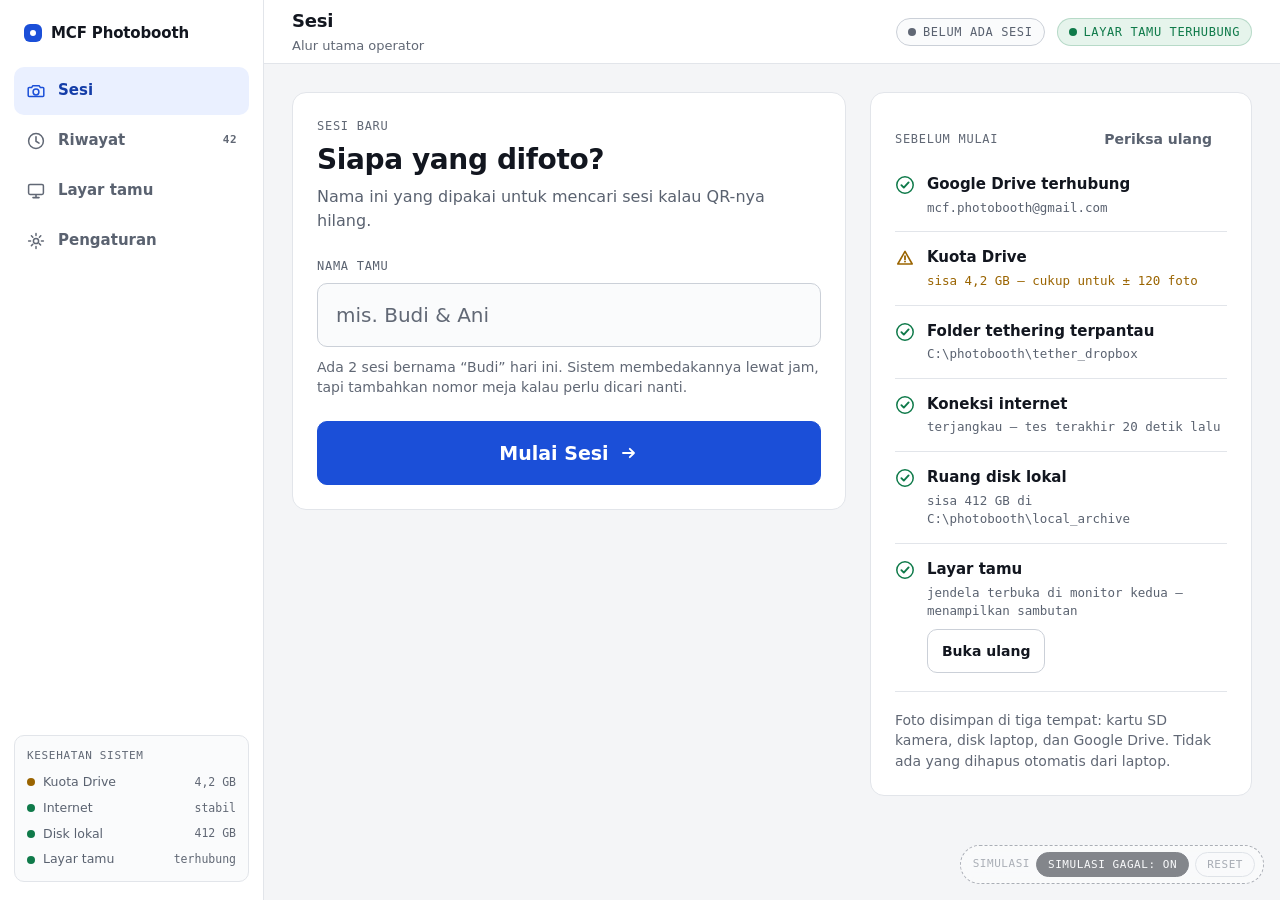
==== prototipe/index.html @ 4445c390 "Initial commit" ====
<!DOCTYPE html>
<html lang="id">
<head>
<meta charset="utf-8">
<meta name="viewport" content="width=device-width, initial-scale=1">
<title>Sesi — MCF Photobooth</title>
<link rel="icon" href="favicon.svg">
<link rel="stylesheet" href="ui.css">
</head>
<body>

<div class="app">

  <aside class="sidebar">
    <div class="brand"><span class="dot-mark"></span> MCF Photobooth</div>
    <nav class="nav" aria-label="Navigasi utama">
        <a href="index.html"><span class="nav-icon"><svg width="20" height="20" viewBox="0 0 20 20" fill="none" aria-hidden="true"><path d="M3.2 6.6h2.4l1.1-1.8h6.6l1.1 1.8h2.4a1 1 0 0 1 1 1v7a1 1 0 0 1-1 1H3.2a1 1 0 0 1-1-1v-7a1 1 0 0 1 1-1Z" stroke="currentColor" stroke-width="1.5" stroke-linejoin="round"/><circle cx="10" cy="11" r="2.9" stroke="currentColor" stroke-width="1.5"/></svg></span>Sesi</a>
        <a href="riwayat.html"><span class="nav-icon"><svg width="20" height="20" viewBox="0 0 20 20" fill="none" aria-hidden="true"><circle cx="10" cy="10" r="7.4" stroke="currentColor" stroke-width="1.5"/><path d="M10 5.8v4.5l3 1.8" stroke="currentColor" stroke-width="1.6" stroke-linecap="round" stroke-linejoin="round"/></svg></span>Riwayat<span class="nav-badge">42</span></a>
        <a href="layar-tamu.html"><span class="nav-icon"><svg width="20" height="20" viewBox="0 0 20 20" fill="none" aria-hidden="true"><rect x="2.6" y="3.4" width="14.8" height="10" rx="1.4" stroke="currentColor" stroke-width="1.5"/><path d="M7 16.6h6" stroke="currentColor" stroke-width="1.6" stroke-linecap="round"/><path d="M10 13.4v3.2" stroke="currentColor" stroke-width="1.6"/></svg></span>Layar tamu</a>
        <a href="pengaturan.html"><span class="nav-icon"><svg width="20" height="20" viewBox="0 0 20 20" fill="none" aria-hidden="true"><circle cx="10" cy="10" r="2.6" stroke="currentColor" stroke-width="1.5"/><path d="M10 2.6v2m0 10.8v2M17.4 10h-2M4.6 10h-2m12.2-5.2-1.4 1.4M6.8 13.2l-1.4 1.4m0-9.8 1.4 1.4m6.4 6.4 1.4 1.4" stroke="currentColor" stroke-width="1.5" stroke-linecap="round"/></svg></span>Pengaturan</a>
    </nav>
    <div class="sidebar-foot">
      <div class="health">
        <span class="health-title">Kesehatan sistem</span>
        <div class="health-row"><span class="dot dot-wait"></span> Kuota Drive <span class="val">4,2 GB</span></div>
        <div class="health-row"><span class="dot dot-ok"></span> Internet <span class="val">stabil</span></div>
        <div class="health-row"><span class="dot dot-ok"></span> Disk lokal <span class="val">412 GB</span></div>
        <div class="health-row"><span class="dot dot-ok"></span> Layar tamu <span class="val">terhubung</span></div>
      </div>
    </div>
  </aside>

  <div class="main">
    <header class="appbar">
      <div>
        <h1 class="page-title">Sesi</h1>
        <p class="page-sub">Alur utama operator</p>
      </div>
      <div class="topbar-spacer"></div>
      <span class="chip chip-idle" data-chip-sesi hidden><span class="dot dot-live"></span> Sesi berjalan</span>
      <span class="chip chip-idle" data-chip-upload><span class="dot dot-idle"></span> Belum ada sesi</span>
      <span class="chip chip-ok"><span class="dot dot-ok"></span> Layar tamu terhubung</span>
    </header>

    <main class="page">
      <div class="wrap" data-sesi data-tahap-aktif="idle">

      <!-- ==================================================== tahap 1: idle -->
      <section data-tahap="idle" class="split">
        <div class="card">
          <span class="section-label">Sesi baru</span>
          <h2 class="h1">Siapa yang difoto?</h2>
          <p class="body muted" style="margin-top:8px">
            Nama ini yang dipakai untuk mencari sesi kalau QR-nya hilang.
          </p>

          <div style="margin-top:24px">
            <label class="field-label" for="inputNama">Nama tamu</label>
            <input class="input" id="inputNama" type="text" placeholder="mis. Budi &amp; Ani" autocomplete="off">
            <p class="small subtle" style="margin-top:10px">
              Ada 2 sesi bernama &ldquo;Budi&rdquo; hari ini. Sistem membedakannya lewat jam,
              tapi tambahkan nomor meja kalau perlu dicari nanti.
            </p>
          </div>

          <button class="btn btn-primary btn-lg btn-block" type="button" id="btnMulai" style="margin-top:24px">
            Mulai Sesi
            <svg width="20" height="20" viewBox="0 0 20 20" fill="none" aria-hidden="true"><path d="M4 10h11m0 0-4.2-4.2M15 10l-4.2 4.2" stroke="currentColor" stroke-width="1.9" stroke-linecap="round" stroke-linejoin="round"/></svg>
          </button>
        </div>

        <div class="card">
          <div class="row-between" style="margin-bottom:4px">
            <span class="section-label" style="margin-bottom:0">Sebelum mulai</span>
            <button class="btn btn-sm btn-quiet" type="button">Periksa ulang</button>
          </div>

          <ul class="check-list" style="margin-top:12px">
            <li>
              <span class="check-icon" style="color:var(--ok)"><svg width="20" height="20" viewBox="0 0 20 20" fill="none" aria-hidden="true"><circle cx="10" cy="10" r="8.2" stroke="currentColor" stroke-width="1.5"/><path d="M6.4 10.2 8.8 12.6l4.8-5.2" stroke="currentColor" stroke-width="1.9" stroke-linecap="round" stroke-linejoin="round"/></svg></span>
              <span class="check-body">
                <span class="check-name">Google Drive terhubung</span>
                <span class="check-value">mcf.photobooth@gmail.com</span>
              </span>
            </li>
            <li>
              <span class="check-icon" style="color:var(--wait)"><svg width="20" height="20" viewBox="0 0 20 20" fill="none" aria-hidden="true"><path d="M10 3.4 2.8 16h14.4L10 3.4Z" stroke="currentColor" stroke-width="1.6" stroke-linejoin="round"/><path d="M10 8.2v3.2" stroke="currentColor" stroke-width="1.8" stroke-linecap="round"/><circle cx="10" cy="13.6" r=".95" fill="currentColor"/></svg></span>
              <span class="check-body">
                <span class="check-name">Kuota Drive</span>
                <span class="check-value is-wait">sisa 4,2 GB &mdash; cukup untuk &plusmn; 120 foto</span>
              </span>
            </li>
            <li>
              <span class="check-icon" style="color:var(--ok)"><svg width="20" height="20" viewBox="0 0 20 20" fill="none" aria-hidden="true"><circle cx="10" cy="10" r="8.2" stroke="currentColor" stroke-width="1.5"/><path d="M6.4 10.2 8.8 12.6l4.8-5.2" stroke="currentColor" stroke-width="1.9" stroke-linecap="round" stroke-linejoin="round"/></svg></span>
              <span class="check-body">
                <span class="check-name">Folder tethering terpantau</span>
                <span class="check-value">C:\photobooth\tether_dropbox</span>
              </span>
            </li>
            <li>
              <span class="check-icon" style="color:var(--ok)"><svg width="20" height="20" viewBox="0 0 20 20" fill="none" aria-hidden="true"><circle cx="10" cy="10" r="8.2" stroke="currentColor" stroke-width="1.5"/><path d="M6.4 10.2 8.8 12.6l4.8-5.2" stroke="currentColor" stroke-width="1.9" stroke-linecap="round" stroke-linejoin="round"/></svg></span>
              <span class="check-body">
                <span class="check-name">Koneksi internet</span>
                <span class="check-value">terjangkau &mdash; tes terakhir 20 detik lalu</span>
              </span>
            </li>
            <li>
              <span class="check-icon" style="color:var(--ok)"><svg width="20" height="20" viewBox="0 0 20 20" fill="none" aria-hidden="true"><circle cx="10" cy="10" r="8.2" stroke="currentColor" stroke-width="1.5"/><path d="M6.4 10.2 8.8 12.6l4.8-5.2" stroke="currentColor" stroke-width="1.9" stroke-linecap="round" stroke-linejoin="round"/></svg></span>
              <span class="check-body">
                <span class="check-name">Ruang disk lokal</span>
                <span class="check-value">sisa 412 GB di C:\photobooth\local_archive</span>
              </span>
            </li>
            <li>
              <span class="check-icon" style="color:var(--ok)"><svg width="20" height="20" viewBox="0 0 20 20" fill="none" aria-hidden="true"><circle cx="10" cy="10" r="8.2" stroke="currentColor" stroke-width="1.5"/><path d="M6.4 10.2 8.8 12.6l4.8-5.2" stroke="currentColor" stroke-width="1.9" stroke-linecap="round" stroke-linejoin="round"/></svg></span>
              <span class="check-body">
                <span class="check-name">Layar tamu</span>
                <span class="check-value">jendela terbuka di monitor kedua &mdash; menampilkan sambutan</span>
                <span style="display:block;margin-top:8px">
                  <button class="btn btn-sm" type="button" data-buka-tamu>Buka ulang</button>
                </span>
              </span>
            </li>
          </ul>

          <hr class="rule" style="margin:18px 0">
          <p class="small subtle" style="margin:0">
            Foto disimpan di tiga tempat: kartu SD kamera, disk laptop, dan Google Drive.
            Tidak ada yang dihapus otomatis dari laptop.
          </p>
        </div>
      </section>

      <!-- =================================================== tahap 2: aktif -->
      <section data-tahap="aktif" class="stack-24" hidden>

        <div class="card">
          <div class="row-top">
            <div>
              <span class="section-label" style="margin-bottom:6px" data-durasi>Sesi aktif</span>
              <h2 class="display" data-nama-tamu>&mdash;</h2>
              <p class="mono-plain subtle" style="margin:10px 0 0" data-kode-sesi>&mdash;</p>
            </div>
            <div style="flex:0 0 auto">
              <button class="btn btn-primary btn-lg" type="button" id="btnSelesai">Selesai</button>
            </div>
          </div>
        </div>

        <div data-pita-gagal hidden>
          <div class="banner banner-bad">
            <svg width="22" height="22" viewBox="0 0 20 20" fill="none" aria-hidden="true" style="flex:0 0 22px;margin-top:1px"><circle cx="10" cy="10" r="8.2" stroke="currentColor" stroke-width="1.6"/><path d="M7.3 7.3l5.4 5.4M12.7 7.3l-5.4 5.4" stroke="currentColor" stroke-width="1.9" stroke-linecap="round"/></svg>
            <div class="banner-body">
              <div class="banner-title" data-judul-gagal></div>
              <div class="banner-text">
                Filenya masih aman di laptop. Kalau QR ditampilkan sekarang, foto ini
                tidak akan terlihat oleh tamu.
              </div>
              <div class="mono-plain" style="margin-top:12px;opacity:.9" data-daftar-gagal></div>
              <div class="row" style="margin-top:14px">
                <button class="btn btn-sm btn-danger-ghost" type="button" data-retry-semua>Coba lagi semuanya</button>
              </div>
            </div>
          </div>
        </div>

        <div class="counters">
          <div class="counter counter-ok">
            <span class="chip chip-ok"><span class="dot dot-ok"></span> Aman</span>
            <div class="counter-n num" data-n-ok>0</div>
            <div class="counter-label">Sudah di Drive</div>
            <div class="counter-meta">bisa diakses tamu begitu QR muncul</div>
          </div>
          <div class="counter counter-wait">
            <span class="chip chip-wait"><span class="dot dot-wait"></span> Antre</span>
            <div class="counter-n num" data-n-antre>0</div>
            <div class="counter-label">Sedang diupload</div>
            <div class="counter-meta">retry otomatis 1, 5, lalu 15 detik</div>
          </div>
          <div class="counter counter-bad-zero" data-kartu-gagal>
            <span class="chip chip-idle" data-chip-gagal><span class="dot dot-idle"></span> Tidak ada</span>
            <div class="counter-n num" data-n-gagal>0</div>
            <div class="counter-label">Gagal</div>
            <div class="counter-meta" data-meta-gagal>semua percobaan upload berhasil</div>
          </div>
        </div>

        <div class="split-mirror">
          <div class="stack-24">
          <section class="card card-tight">
            <div class="row-between" style="flex-wrap:wrap;gap:12px">
              <div class="row">
                <span class="dot dot-live"></span>
                <span class="body"><strong data-terakhir>Belum ada foto masuk</strong></span>
                <span class="small subtle" data-terakhir-nama>menunggu jepretan pertama</span>
              </div>
              <div style="flex:1 1 260px;min-width:220px">
                <div class="row-between" style="margin-bottom:6px">
                  <span class="mono subtle">Antrean upload</span>
                  <span class="mono subtle num" data-rasio>0 / 0</span>
                </div>
                <div class="meter" data-meter></div>
              </div>
            </div>
            <p class="small subtle" style="margin:14px 0 0">
              Angka di atas dihitung dari file yang dilihat pemantau folder. Kalau jumlahnya
              tidak cocok dengan yang kamu jepret, tethering-nya yang bermasalah, bukan uploadnya.
            </p>
          </section>

        <section class="card">
          <div class="row-between" style="margin-bottom:18px">
            <h3 class="h2">Foto yang masuk</h3>
            <span class="mono subtle num" data-jumlah-foto>0 foto</span>
          </div>
          <div class="photo-grid" data-grid></div>
        </section>
          </div>

          <section class="card card-tight">
            <div class="row-between" style="margin-bottom:10px">
              <span class="section-label" style="margin-bottom:0">Layar tamu</span>
              <span class="chip chip-ok"><span class="dot dot-ok"></span> Terhubung</span>
            </div>
            <div class="mirror mirror-sm">
              <iframe src="tamu.html" title="Cuplikan monitor kedua" tabindex="-1" scrolling="no"></iframe>
            </div>
            <p class="small muted" style="margin:12px 0 0">
              Monitor kedua menampilkan foto yang masuk. QR muncul di sana setelah
              kamu menekan Selesai.
            </p>
          </section>
        </div>

      </section>

      <!-- ================================================= tahap 3: selesai -->
      <section data-tahap="selesai" class="wrap-narrow stack-24" hidden>
        <div class="card">
          <span class="chip chip-ok"><span class="dot dot-ok"></span> Sesi selesai</span>
          <h2 class="h1" style="margin-top:14px">QR sudah tampil di monitor tamu</h2>
          <p class="body muted" style="margin-top:10px">
            <strong data-qr-nama></strong> &mdash; <span data-qr-jumlah></span> foto di Google Drive.
            Kode di monitor kedua bertahan sampai kamu memulai sesi berikutnya.
          </p>

          <div class="split-mirror" style="margin-top:22px">
            <div class="card card-tight" style="background:var(--surface-2)">
              <span class="section-label">Tautan folder</span>
              <p class="mono-plain" style="margin:0;word-break:break-all">drive.google.com/drive/folders/1aQ7vKp9XmR2LdT4</p>
              <div class="row" style="margin-top:14px">
                <button class="btn btn-sm" type="button">Salin tautan</button>
                <button class="btn btn-sm btn-quiet" type="button">Unduh gambar QR</button>
              </div>
              <hr class="rule" style="margin:16px 0">
              <p class="small subtle" style="margin:0">
                Sesi ini tetap bisa dicari lewat Riwayat kapan saja &mdash; QR-nya tidak perlu
                disimpan sekarang.
              </p>
            </div>
            <div class="mirror mirror-sm">
              <iframe src="tamu.html" title="Cuplikan monitor kedua" tabindex="-1" scrolling="no"></iframe>
            </div>
          </div>

          <button class="btn btn-primary btn-lg btn-block" type="button" data-sesi-baru style="margin-top:22px">
            Mulai sesi berikutnya
          </button>
        </div>
      </section>

      </div>

      <!-- ================================================= dialog konfirmasi -->
      <div class="overlay" id="dialogSelesai" role="dialog" aria-modal="true" hidden>
        <div class="dialog">

          <div data-bentuk="aman">
            <span class="chip chip-ok"><span class="dot dot-ok"></span> Semua foto sudah sampai</span>
            <h2 class="h1" style="margin-top:14px">Akhiri sesi <span data-d-nama></span>?</h2>
            <p class="body muted" style="margin-top:10px">
              <span data-d-jumlah></span> foto, semuanya sudah ada di Google Drive. Setelah ini QR
              langsung tampil di monitor tamu, dan sesi tidak menerima foto baru lagi.
            </p>
            <div class="card card-tight" style="background:var(--surface-2);margin-top:20px">
              <div class="row-between">
                <span class="small muted">Foto masuk</span>
                <span class="mono-plain num" data-d-jumlah></span>
              </div>
              <div class="row-between" style="margin-top:10px">
                <span class="small muted">Foto di Drive</span>
                <span class="mono-plain num" style="color:var(--ok)" data-d-ok></span>
              </div>
              <div class="row-between" style="margin-top:10px">
                <span class="small muted">Layar tamu</span>
                <span class="mono-plain" style="color:var(--ok)">terhubung</span>
              </div>
            </div>
            <div class="dialog-actions">
              <button class="btn" type="button" data-batal>Batal, lanjut motret</button>
              <button class="btn btn-primary" type="button" data-akhiri>Akhiri &amp; tampilkan QR</button>
            </div>
          </div>

          <div data-bentuk="berisiko" hidden>
            <span class="chip chip-bad"><span class="dot dot-bad"></span> <span data-d-sisa></span> foto belum sampai</span>
            <h2 class="h1" style="margin-top:14px">Tamu tidak akan melihat <span data-d-sisa></span> foto ini</h2>
            <p class="body muted" style="margin-top:10px">
              Foto ini belum ada di folder Drive. Yang antre akan menyusul sendiri, tapi tamu
              yang memindai sekarang mengunduh isi folder apa adanya saat ini — dan kebanyakan
              tamu cuma memindai sekali. Yang berstatus gagal tidak menyusul sama sekali
              sebelum di-upload ulang.
            </p>
            <div class="card card-tight" style="background:var(--bad-soft);border-color:rgba(192,38,38,.28);margin-top:20px">
              <div data-d-daftar></div>
              <hr class="rule" style="margin:14px 0;border-color:rgba(192,38,38,.22)">
              <p class="small" style="margin:0;color:var(--bad-strong)">
                Semuanya masih tersimpan di laptop. Upload ulang bisa dilakukan kapan saja
                selama sesi belum diakhiri.
              </p>
            </div>
            <div class="dialog-actions">
              <button class="btn btn-danger-ghost" style="flex:0 1 auto" type="button" data-akhiri>Tetap tampilkan QR</button>
              <button class="btn btn-primary" style="flex:1 1 auto" type="button" data-batal>Kembali, coba upload lagi</button>
            </div>
          </div>

        </div>
      </div>

      <div class="variants" role="group" aria-label="Perkakas prototipe">
        <span>Simulasi</span>
        <button type="button" data-sim-gagal aria-pressed="true">Simulasi gagal: on</button>
        <button type="button" data-reset>Reset</button>
      </div>
    </main>
  </div>
</div>

<script src="app.js"></script>
</body>
</html>
---- prototipe/ui.css ----
/* ==========================================================================
   MCF Photobooth — token & komponen
   Tidak ada permintaan jaringan di berkas ini. Semua warna lewat variabel.
   Font produksi (Hanken Grotesk, JetBrains Mono) belum ada di repo — lihat
   catatan di design.md §2.3. Sampai berkas woff2-nya ditaruh di
   app/static/fonts/, stack di bawah jatuh ke font sistem.
   ========================================================================== */

:root {
  /* Netral — kanvas sengaja off-white, bukan #fff, untuk mengurangi silau
     di ruangan gelap. Putih murni hanya dipakai di permukaan kartu. */
  --bg:            #f4f5f7;
  --surface:       #ffffff;
  --surface-2:     #fafbfc;
  --line:          #e2e5ea;
  --line-strong:   #cbd0d8;

  --ink:           #12161f;
  --ink-2:         #5a6270;
  --ink-3:         #616875;

  /* Aksen — hanya untuk aksi utama dan keadaan aktif */
  --accent:        #1b4fd8;
  --accent-strong: #143da8;
  --accent-soft:   #eaf0ff;
  --on-accent:     #ffffff;

  /* Status — satu warna satu arti, tidak dipakai untuk hal lain */
  --ok:            #0f7a4a;
  --ok-soft:       #e6f4ec;
  --wait:          #9a6400;
  --wait-soft:     #fdf3e0;
  --bad:           #c02626;
  --bad-strong:    #931d1d;
  --bad-soft:      #fdeaea;

  /* Bentuk */
  --r-sm: 6px;
  --r-md: 10px;
  --r-lg: 14px;
  --r-pill: 999px;

  /* Elevasi — hairline dulu, bayangan hanya untuk lapisan mengambang */
  --shadow-overlay: 0 24px 48px -12px rgba(18, 22, 31, .18),
                    0 2px 8px rgba(18, 22, 31, .06);

  /* Gerak */
  --ease: cubic-bezier(.22, 1, .36, 1);
  --t-fast: 140ms;
  --t-base: 200ms;

  --font-ui: "Hanken Grotesk", ui-sans-serif, system-ui, -apple-system,
             "Segoe UI", Roboto, "Helvetica Neue", sans-serif;
  --font-mono: "JetBrains Mono", ui-monospace, SFMono-Regular, Menlo,
               Consolas, monospace;
}

* { box-sizing: border-box; }

/* Aturan display dari stylesheet penulis mengalahkan [hidden] bawaan browser.
   Tanpa baris ini, .overlay yang ber-hidden tetap membentang selayar penuh dan
   menelan setiap klik — elemennya tak terlihat, tapi tetap ada. */
[hidden] { display: none !important; }

/* Satu aturan cincin fokus untuk semua yang bisa dijangkau papan ketik.
   Ditulis di sini, bukan per komponen, supaya elemen baru tidak lolos tanpa
   penanda fokus. */
a:focus-visible,
button:focus-visible,
input:focus-visible,
select:focus-visible,
textarea:focus-visible,
[tabindex]:focus-visible {
  outline: 3px solid var(--accent);
  outline-offset: 2px;
  border-radius: var(--r-sm);
}

html, body { height: 100%; }

body {
  margin: 0;
  background: var(--bg);
  color: var(--ink);
  font-family: var(--font-ui);
  font-size: 16px;
  line-height: 1.5;
  -webkit-font-smoothing: antialiased;
  text-rendering: optimizeLegibility;
}

/* --------------------------------------------------------------- tipografi */

.display  { font-size: 44px; line-height: 1.08; font-weight: 800; letter-spacing: -.022em; margin: 0; }
.h1       { font-size: 28px; line-height: 1.2;  font-weight: 700; letter-spacing: -.014em; margin: 0; }
.h2       { font-size: 20px; line-height: 1.3;  font-weight: 700; letter-spacing: -.008em; margin: 0; }
.body     { font-size: 16px; line-height: 1.5;  margin: 0; }
.small    { font-size: 14px; line-height: 1.45; margin: 0; }

.mono {
  font-family: var(--font-mono);
  font-size: 12px;
  line-height: 16px;
  letter-spacing: .06em;
  text-transform: uppercase;
  font-weight: 500;
}
.mono-plain { font-family: var(--font-mono); font-size: 13px; letter-spacing: 0; text-transform: none; }

.num { font-variant-numeric: tabular-nums; font-feature-settings: "tnum" 1; }

.muted   { color: var(--ink-2); }
.subtle  { color: var(--ink-3); }

/* ------------------------------------------------------------------- layout */

/* ------------------------------------------------------------- kerangka app
   Sidebar tetap + area konten. Empat tujuan, semuanya punya isi nyata —
   bukan menu hias seperti Hardware/Settings/Log Out di desain lama. */

/* min-width: 0 pada kedua kolom — grid item bawaannya min-width: auto, dan itu
   membuat sidebar melebar mengikuti isinya alih-alih menggulir di dalamnya. */
.app { display: grid; grid-template-columns: 264px minmax(0, 1fr); min-height: 100%; }
.app > * { min-width: 0; }

.sidebar {
  background: var(--surface);
  border-right: 1px solid var(--line);
  display: flex; flex-direction: column;
  padding: 22px 14px 18px;
  position: sticky; top: 0;
  height: 100vh;
}
.sidebar .brand { padding: 0 10px 22px; }

.nav { display: flex; flex-direction: column; gap: 2px; }
.nav a {
  display: flex; align-items: center; gap: 12px;
  min-height: 48px; padding: 0 12px;
  border-radius: var(--r-md);
  color: var(--ink-2); text-decoration: none;
  font-size: 15px; font-weight: 600;
  transition: background var(--t-fast) var(--ease), color var(--t-fast) var(--ease);
}
.nav a:hover { background: var(--surface-2); color: var(--ink); }
.nav a[aria-current="page"] { background: var(--accent-soft); color: var(--accent-strong); }
.nav a[aria-current="page"] .nav-icon { color: var(--accent); }
.nav .nav-icon { flex: 0 0 20px; color: var(--ink-3); display: inline-flex; }
.nav .nav-badge {
  margin-left: auto;
  font-family: var(--font-mono); font-size: 11px; letter-spacing: .04em;
  color: var(--ink-3);
}
.nav a[aria-current="page"] .nav-badge { color: var(--accent-strong); }

.sidebar-foot { margin-top: auto; padding-top: 16px; }
.health {
  border: 1px solid var(--line);
  border-radius: var(--r-md);
  background: var(--surface-2);
  padding: 12px;
}
.health-title {
  font-family: var(--font-mono); font-size: 11px; letter-spacing: .06em;
  text-transform: uppercase; color: var(--ink-3); display: block; margin-bottom: 9px;
}
.health-row { display: flex; align-items: center; gap: 8px; font-size: 12.5px; color: var(--ink-2); }
.health-row + .health-row { margin-top: 7px; }
.health-row .val { margin-left: auto; font-family: var(--font-mono); font-size: 11.5px; color: var(--ink-3); }

.main { min-width: 0; display: flex; flex-direction: column; }

.appbar {
  height: 64px; flex: 0 0 64px;
  background: var(--surface);
  border-bottom: 1px solid var(--line);
  display: flex; align-items: center; gap: 12px;
  padding: 0 28px;
  position: sticky; top: 0; z-index: 20;
}
.appbar .page-title { font-size: 18px; font-weight: 700; letter-spacing: -.01em; margin: 0; }
.appbar .page-sub { font-size: 13px; color: var(--ink-3); margin: 2px 0 0; }

.brand {
  font-weight: 800;
  font-size: 15px;
  letter-spacing: -.01em;
  display: flex;
  align-items: center;
  gap: 9px;
  white-space: nowrap;
}
.brand .dot-mark {
  width: 18px; height: 18px; border-radius: var(--r-sm);
  background: var(--accent);
  display: inline-flex; align-items: center; justify-content: center;
}
.brand .dot-mark::after {
  content: ""; width: 6px; height: 6px; border-radius: 50%;
  background: var(--on-accent);
}

.topbar-spacer { flex: 1 1 auto; }

.page { flex: 1 1 auto; padding: 28px; }
.wrap { max-width: 1180px; margin: 0 auto; }
.wrap-narrow { max-width: 720px; margin: 0 auto; }

.stack-32 > * + * { margin-top: 32px; }
.stack-24 > * + * { margin-top: 24px; }
.stack-16 > * + * { margin-top: 16px; }
.stack-12 > * + * { margin-top: 12px; }
.stack-8  > * + * { margin-top: 8px; }

.split { display: grid; grid-template-columns: 1.45fr 1fr; gap: 24px; align-items: start; }

.row { display: flex; align-items: center; gap: 12px; flex-wrap: wrap; }
.row-between { display: flex; align-items: center; justify-content: space-between; gap: 16px; }
.row-top { display: flex; align-items: flex-start; justify-content: space-between; gap: 24px; }

/* --------------------------------------------------------------------- kartu */

.card {
  background: var(--surface);
  border: 1px solid var(--line);
  border-radius: var(--r-lg);
  padding: 24px;
}
.card-tight { padding: 16px; }
.card-flush { padding: 0; overflow: hidden; }

.section-label {
  font-family: var(--font-mono);
  font-size: 12px;
  letter-spacing: .06em;
  text-transform: uppercase;
  font-weight: 500;
  color: var(--ink-3);
  display: block;
  margin-bottom: 8px;
}

hr.rule { border: 0; border-top: 1px solid var(--line); margin: 24px 0; }

/* ------------------------------------------------------------------- tombol */

.btn {
  appearance: none;
  border: 1px solid transparent;
  border-radius: var(--r-md);
  min-height: 48px;
  padding: 0 20px;
  font-family: inherit;
  font-size: 16px;
  font-weight: 600;
  display: inline-flex;
  align-items: center;
  justify-content: center;
  gap: 10px;
  cursor: pointer;
  text-decoration: none;
  white-space: nowrap;
  background: var(--surface);
  color: var(--ink);
  border-color: var(--line-strong);
  transition: background var(--t-fast) var(--ease),
              border-color var(--t-fast) var(--ease),
              color var(--t-fast) var(--ease),
              transform var(--t-fast) var(--ease);
}
.btn:hover { background: var(--surface-2); border-color: var(--ink-3); }
.btn:active { transform: scale(.985); }
.btn:focus-visible { outline: 3px solid var(--accent); outline-offset: 2px; }

.btn-primary { background: var(--accent); color: var(--on-accent); border-color: var(--accent); }
.btn-primary:hover { background: var(--accent-strong); border-color: var(--accent-strong); }

.btn-danger-ghost { background: var(--surface); color: var(--bad); border-color: var(--bad); }
.btn-danger-ghost:hover { background: var(--bad-soft); color: var(--bad-strong); border-color: var(--bad-strong); }

.btn-quiet { background: transparent; border-color: transparent; color: var(--ink-2); }
.btn-quiet:hover { background: var(--surface-2); border-color: var(--line); color: var(--ink); }

.btn-lg { min-height: 64px; font-size: 19px; font-weight: 700; padding: 0 28px; border-radius: var(--r-md); }
.btn-sm { min-height: 44px; font-size: 14px; padding: 0 14px; }
.btn-block { width: 100%; }

.btn:disabled,
.btn[aria-disabled="true"] {
  cursor: not-allowed;
  background: var(--surface-2);
  color: var(--ink-3);
  border-color: var(--line);
  transform: none;
}
.btn:disabled:hover { background: var(--surface-2); border-color: var(--line); }

/* Alasan tombol nonaktif — tombol tidak pernah dihilangkan, alasannya ditulis */
.btn-reason {
  margin-top: 10px;
  font-size: 14px;
  color: var(--bad);
  display: flex;
  align-items: flex-start;
  gap: 8px;
}

/* -------------------------------------------------------------------- input */

.field-label {
  display: block;
  font-family: var(--font-mono);
  font-size: 12px;
  letter-spacing: .06em;
  text-transform: uppercase;
  font-weight: 500;
  color: var(--ink-2);
  margin-bottom: 8px;
}

.input {
  width: 100%;
  min-height: 64px;
  padding: 0 18px;
  font-family: inherit;
  font-size: 20px;
  font-weight: 600;
  color: var(--ink);
  background: var(--surface-2);
  border: 1px solid var(--line-strong);
  border-radius: var(--r-md);
  transition: border-color var(--t-fast) var(--ease),
              box-shadow var(--t-fast) var(--ease),
              background var(--t-fast) var(--ease);
}
.input::placeholder { color: var(--ink-3); font-weight: 400; }
.input:focus { background: var(--surface); border-color: var(--accent); }
/* Cincin fokus input memakai perlakuan yang sama dengan tombol. Border 1px
   yang berubah warna saja terlalu tipis untuk dilihat sambil berdiri. */
.input:focus-visible { outline: 3px solid var(--accent); outline-offset: 2px; }

.input-search { min-height: 56px; font-size: 17px; font-weight: 500; padding-left: 46px; }
.search-wrap { position: relative; }
.search-wrap .search-icon {
  position: absolute; left: 15px; top: 50%; transform: translateY(-50%);
  color: var(--ink-3); pointer-events: none;
}

/* -------------------------------------------------------------------- chip */

.chip {
  display: inline-flex;
  align-items: center;
  gap: 7px;
  height: 28px;
  padding: 0 11px;
  border-radius: var(--r-pill);
  font-family: var(--font-mono);
  font-size: 12px;
  letter-spacing: .05em;
  text-transform: uppercase;
  font-weight: 500;
  border: 1px solid transparent;
  white-space: nowrap;
}
.chip-ok   { background: var(--ok-soft);   color: var(--ok);     border-color: rgba(15,122,74,.22); }
.chip-wait { background: var(--wait-soft); color: var(--wait);   border-color: rgba(154,100,0,.22); }
.chip-bad  { background: var(--bad-soft);  color: var(--bad);    border-color: rgba(192,38,38,.24); }
.chip-idle { background: var(--surface-2); color: var(--ink-2);  border-color: var(--line-strong); }
.chip-accent { background: var(--accent-soft); color: var(--accent-strong); border-color: rgba(27,79,216,.2); }

.dot { width: 8px; height: 8px; border-radius: 50%; flex: 0 0 8px; }
.dot-ok { background: var(--ok); }
.dot-wait { background: var(--wait); }
.dot-bad { background: var(--bad); }
.dot-idle { background: var(--ink-3); }
.dot-accent { background: var(--accent); }

/* Satu-satunya animasi berulang di seluruh aplikasi: penanda sesi hidup.
   Opacity saja — tidak memicu layout maupun paint ulang. */
.dot-live { background: var(--ok); animation: breathe 2.4s var(--ease) infinite; }
@keyframes breathe { 0%, 100% { opacity: 1; } 50% { opacity: .35; } }

/* ------------------------------------------------------- pemeriksaan sistem */

.check-list { list-style: none; margin: 0; padding: 0; }
.check-list li {
  display: flex;
  align-items: flex-start;
  gap: 12px;
  padding: 14px 0;
  border-bottom: 1px solid var(--line);
}
.check-list li:last-child { border-bottom: 0; padding-bottom: 0; }
.check-list li:first-child { padding-top: 0; }
.check-icon { flex: 0 0 20px; margin-top: 2px; }
.check-body { flex: 1 1 auto; min-width: 0; }
.check-name { font-size: 15px; font-weight: 600; display: block; }
.check-value {
  display: block;
  margin-top: 3px;
  font-family: var(--font-mono);
  font-size: 12.5px;
  color: var(--ink-2);
  overflow-wrap: anywhere;
}
.check-value.is-bad { color: var(--bad); }
.check-value.is-wait { color: var(--wait); }

/* --------------------------------------------------------------- penghitung */

.counters { display: grid; grid-template-columns: repeat(3, 1fr); gap: 16px; }

.counter {
  background: var(--surface);
  border: 1px solid var(--line);
  border-radius: var(--r-lg);
  padding: 20px;
  position: relative;
}
.counter .counter-n {
  font-size: 44px;
  line-height: 1;
  font-weight: 800;
  letter-spacing: -.03em;
  margin: 10px 0 4px;
}
.counter .counter-label { font-size: 15px; font-weight: 600; color: var(--ink-2); }
.counter .counter-meta { font-size: 13px; color: var(--ink-3); margin-top: 2px; }

.counter-ok .counter-n { color: var(--ok); }
.counter-wait .counter-n { color: var(--wait); }

/* Nol kegagalan diam; begitu ada satu, kartunya menang atas dua kartu lain. */
.counter-bad-zero .counter-n { color: var(--ink-3); }
.counter-bad-live {
  border-color: var(--bad);
  border-width: 2px;
  padding: 19px;
  background: var(--bad-soft);
}
.counter-bad-live .counter-n { color: var(--bad); }
.counter-bad-live .counter-label { color: var(--bad-strong); }
.counter-bad-live .counter-meta { color: var(--bad-strong); }

/* ------------------------------------------------------------------- meteran */

.meter { height: 8px; background: var(--line); border-radius: var(--r-pill); overflow: hidden; display: flex; }
.meter span { display: block; height: 100%; }
.meter .m-ok { background: var(--ok); }
.meter .m-wait { background: var(--wait); }
.meter .m-bad { background: var(--bad); }

/* ------------------------------------------------- cermin layar tamu (operator)
   Operator menghadap laptop dan tidak bisa melihat monitor kedua. Tanpa cermin
   ini, QR bisa salah sesi selama sepuluh menit tanpa ada yang tahu. */

/* align-items: start, bukan stretch — kartu penanda isinya pendek dan akan
   meregang jadi bidang kosong setinggi kartu cermin di sebelahnya. */
.split-mirror { display: grid; grid-template-columns: 1fr 300px; gap: 16px; align-items: start; }

/* Cermin memakai iframe berskala dari halaman tamu yang sungguhan, bukan
   gambaran abstrak — kalau yang tampil di monitor kedua salah, operator harus
   melihat kesalahannya, bukan versi idealnya. */
.mirror {
  position: relative;
  border-radius: var(--r-md);
  border: 1px solid var(--line-strong);
  background: var(--bg);
  overflow: hidden;
  margin: 0 auto;
}
.mirror iframe {
  width: 1080px; height: 1920px;
  border: 0;
  transform-origin: 0 0;
  pointer-events: none;
}
/* 1080 × 1920 diperkecil; lebar wadah menentukan skalanya. */
.mirror-sm { width: 168px; height: 299px; }
.mirror-sm iframe { transform: scale(.15556); }
.mirror-lg { width: 360px; height: 640px; }
.mirror-lg iframe { transform: scale(.33333); }

.mirror-unknown {
  border-radius: var(--r-md);
  border: 1px solid var(--bad);
  background: var(--bad-soft);
  color: var(--bad-strong);
  display: flex; flex-direction: column;
  align-items: center; justify-content: center; gap: 6px;
  padding: 16px; text-align: center;
  margin: 0 auto;
}
.mirror-unknown .m-title { font-size: 14px; font-weight: 700; }
.mirror-unknown .m-sub { font-size: 11.5px; font-family: var(--font-mono); }

/* ------------------------------------------------------------------- banner */

.banner {
  border-radius: var(--r-lg);
  padding: 18px 20px;
  display: flex;
  gap: 14px;
  align-items: flex-start;
  border: 1px solid;
}
.banner-bad { background: var(--bad-soft); border-color: rgba(192,38,38,.3); color: var(--bad-strong); }
.banner-wait { background: var(--wait-soft); border-color: rgba(154,100,0,.3); color: #6d4700; }
.banner-accent { background: var(--accent-soft); border-color: rgba(27,79,216,.25); color: var(--accent-strong); }
.banner .banner-body { flex: 1 1 auto; min-width: 0; }
.banner .banner-title { font-weight: 700; font-size: 16px; }
.banner .banner-text { font-size: 14.5px; margin-top: 3px; opacity: .92; }

/* -------------------------------------------------------------------- foto */

.photo-grid {
  display: grid;
  grid-template-columns: repeat(auto-fill, minmax(148px, 1fr));
  gap: 12px;
}

.photo {
  position: relative;
  aspect-ratio: 3 / 2;
  border-radius: var(--r-md);
  overflow: hidden;
  border: 1px solid var(--line);
  background: var(--surface-2);
}
/* Placeholder prototipe — di produksi ini <img> dari /api/thumb/<id>. */
.photo .fill {
  position: absolute; inset: 0;
  background:
    linear-gradient(168deg, #e7eaf0 0%, #d2d8e2 46%, #c3cad6 100%);
}
.photo .fill::after {
  content: "";
  position: absolute; inset: 0;
  background:
    linear-gradient(112deg, rgba(255,255,255,.55) 0 22%, transparent 46%),
    linear-gradient(0deg, rgba(18,22,31,.14), transparent 62%);
}
.photo .tag {
  position: absolute; left: 8px; top: 8px;
  background: rgba(18,22,31,.72);
  color: #fff;
  font-family: var(--font-mono);
  font-size: 10.5px;
  letter-spacing: .04em;
  padding: 3px 7px;
  border-radius: var(--r-sm);
}
.photo .state {
  position: absolute; right: 8px; bottom: 8px;
  height: 26px; padding: 0 9px;
  border-radius: var(--r-pill);
  display: inline-flex; align-items: center; gap: 6px;
  font-family: var(--font-mono); font-size: 10.5px; letter-spacing: .04em;
  text-transform: uppercase; font-weight: 500;
  background: var(--surface);
  border: 1px solid var(--line-strong);
  color: var(--ink-2);
}
.photo .state.s-ok { color: var(--ok); border-color: rgba(15,122,74,.35); }
.photo .state.s-wait { color: var(--wait); border-color: rgba(154,100,0,.35); }
.photo .state.s-bad { color: var(--bad); border-color: rgba(192,38,38,.4); }
.photo.is-bad { border: 2px solid var(--bad); }
.photo.is-wait .fill { opacity: .55; }

/* Foto gagal memakai satu bilah selebar kartu, bukan pil mengambang plus chip
   status terpisah. Satu elemen mengerjakan dua hal — menyatakan kegagalan dan
   menawarkan perbaikannya — dan tingginya 44px, bukan 30px. Aksi ini selalu
   terlihat, bukan hover-only: layar bisa berupa layar sentuh, dan operator
   memakai trackpad sambil berdiri. */
.photo .retry {
  position: absolute; left: 0; right: 0; bottom: 0;
  height: 44px;
  display: flex; align-items: center; justify-content: center; gap: 8px;
  background: var(--bad); color: #fff; border: 0;
  font-family: inherit; font-size: 14px; font-weight: 700;
  cursor: pointer;
  transition: background var(--t-fast) var(--ease);
}
.photo .retry:hover { background: var(--bad-strong); }
.photo .retry:focus-visible { outline-offset: -3px; }
.photo .retry span { white-space: nowrap; }
.photo .retry .retry-short { display: none; }

/* -------------------------------------------------------------------- tabel */

.list { display: flex; flex-direction: column; }
.list-row {
  display: flex;
  align-items: center;
  gap: 20px;
  padding: 18px 20px;
  border-bottom: 1px solid var(--line);
  transition: background var(--t-fast) var(--ease);
}
.list-row:last-child { border-bottom: 0; }
.list-row:hover { background: var(--surface-2); }
/* Baris bermasalah tetap menonjol berhari-hari kemudian, bukan cuma saat
   sesinya berjalan. */
.list-row.has-problem { background: var(--bad-soft); box-shadow: inset 3px 0 0 var(--bad); }
.list-row.has-problem:hover { background: #fce2e2; }
.list-row .who { flex: 1 1 auto; min-width: 0; }
.list-row .who .name { font-size: 17px; font-weight: 700; }
.list-row .who .code { font-family: var(--font-mono); font-size: 12px; color: var(--ink-3); margin-top: 3px; }
.list-row .acts { display: flex; gap: 8px; flex: 0 0 auto; }

/* ------------------------------------------------------------------ overlay */

/* align-items: center memotong dialog yang lebih tinggi dari layar dan tidak
   menyisakan cara untuk menggulirnya — di 375×667 tombol utamanya jatuh di
   bawah lipatan. Auto-margin menengahkan saat muat, menggulir saat tidak. */
.overlay {
  position: fixed; inset: 0;
  background: rgba(18, 22, 31, .45);
  display: flex; align-items: flex-start; justify-content: center;
  overflow-y: auto;
  padding: 24px;
  z-index: 50;
  animation: fade var(--t-base) var(--ease) both;
}
.dialog {
  width: 100%;
  max-width: 560px;
  margin: auto;
  background: var(--surface);
  border: 1px solid var(--line);
  border-radius: var(--r-lg);
  box-shadow: var(--shadow-overlay);
  padding: 28px;
  animation: rise var(--t-base) var(--ease) both;
}
.dialog-actions { display: flex; gap: 12px; margin-top: 28px; }
.dialog-actions .btn { flex: 1 1 0; }

@keyframes fade { from { opacity: 0; } to { opacity: 1; } }
@keyframes rise { from { opacity: 0; transform: translateY(8px); } to { opacity: 1; transform: none; } }

/* --------------------------------------------------------------- layar tamu */

.guest {
  min-height: 100%;
  display: flex;
  flex-direction: column;
  align-items: center;
  justify-content: center;
  padding: 40px 24px 88px;
  text-align: center;
  background: var(--bg);
  position: relative;
}
.guest-name { font-size: 60px; line-height: 1.05; font-weight: 800; letter-spacing: -.028em; margin: 0; }
.guest-sub { font-size: 22px; color: var(--ink-2); margin: 12px 0 0; }

/* Kartu QR selalu hitam di atas putih, apa pun temanya. Membalik QR
   membuat sebagian pemindai HP gagal membacanya. */
.qr-card {
  background: #ffffff;
  border: 1px solid var(--line);
  border-radius: var(--r-lg);
  padding: 24px;
  margin: 32px 0 0;
  display: inline-flex;
  box-shadow: 0 12px 32px -16px rgba(18,22,31,.25);
}
.qr-card svg, .qr-card img { display: block; width: 340px; height: 340px; }

.guest-instruction { font-size: 20px; font-weight: 600; margin: 28px 0 0; }
.guest-link {
  font-family: var(--font-mono);
  font-size: 13px;
  color: var(--ink-3);
  margin-top: 10px;
  word-break: break-all;
  max-width: 520px;
}
.guest-strip { display: flex; gap: 10px; margin-top: 32px; flex-wrap: wrap; justify-content: center; }
.guest-strip .photo { width: 104px; aspect-ratio: 3 / 2; }

/* ---------------------------------------- layar tamu: sambutan & memotret */

.guest-wordmark {
  font-size: 76px; line-height: 1.02; font-weight: 800; letter-spacing: -.03em;
  margin: 0; display: flex; align-items: center; gap: 20px;
}
.guest-wordmark .mark {
  width: 62px; height: 62px; border-radius: var(--r-lg);
  background: var(--accent); display: inline-flex;
  align-items: center; justify-content: center; flex: 0 0 62px;
}
.guest-wordmark .mark::after {
  content: ""; width: 20px; height: 20px; border-radius: 50%; background: var(--on-accent);
}

.guest-lead { font-size: 26px; color: var(--ink-2); margin: 28px 0 0; max-width: 640px; }

.guest-shoot { width: 100%; max-width: 1200px; }
.guest-grid {
  display: grid;
  grid-template-columns: repeat(auto-fill, minmax(230px, 1fr));
  gap: 16px;
  margin-top: 36px;
}
.guest-grid .photo { border-radius: var(--r-lg); }

/* Foto yang baru datang masuk sekali, bukan berdenyut terus. */
.guest-grid .photo.is-new { animation: rise var(--t-base) var(--ease) both; }

.guest-note {
  font-size: 19px; color: var(--ink-2); margin: 36px 0 0;
  display: inline-flex; align-items: center; gap: 12px;
  background: var(--surface); border: 1px solid var(--line);
  border-radius: var(--r-pill); padding: 12px 22px;
}

/* Jalan keluar dikecilkan dan ditaruh di sudut: ini kontrol operator,
   bukan afordansi untuk tamu. */
.guest-exit {
  position: absolute;
  right: 20px; bottom: 20px;
  min-height: 44px;
}

/* ------------------------------------------------------- keadaan kosong dsb */

.empty {
  text-align: center;
  padding: 56px 24px;
}
.empty .empty-title { font-size: 18px; font-weight: 700; }
.empty .empty-text { color: var(--ink-2); margin-top: 6px; font-size: 15px; }

/* Kerangka muat — meniru bentuk akhir, bukan spinner tunggal */
.skel { background: var(--line); border-radius: var(--r-sm); animation: shimmer 1.4s var(--ease) infinite; }
@keyframes shimmer { 0%, 100% { opacity: 1; } 50% { opacity: .5; } }

/* --------------------------------------------------- penukar varian prototipe
   Sengaja dibuat terlihat seperti perkakas, bukan bagian produk. */
.variants {
  position: fixed; right: 16px; bottom: 16px; z-index: 80;
  display: flex; gap: 6px; align-items: center;
  background: rgba(255,255,255,.94);
  border: 1px dashed var(--ink-3);
  border-radius: var(--r-pill);
  padding: 6px 8px 6px 12px;
  font-family: var(--font-mono); font-size: 11px; letter-spacing: .05em;
  text-transform: uppercase; color: var(--ink-3);
  backdrop-filter: blur(6px);
  flex-wrap: wrap;
  max-width: calc(100vw - 32px);
  opacity: .5;
  transition: opacity var(--t-fast) var(--ease);
}
.variants:hover, .variants:focus-within { opacity: 1; }
.variants button {
  font-family: var(--font-mono); font-size: 11px; letter-spacing: .05em;
  text-transform: uppercase;
  border: 1px solid var(--line-strong); background: var(--surface);
  color: var(--ink-2); border-radius: var(--r-pill);
  padding: 5px 11px; cursor: pointer;
}
.variants button[aria-pressed="true"] { background: var(--ink); color: #fff; border-color: var(--ink); }

/* Elemen varian disembunyikan tanpa memaksa display saat tampil, supaya
   span tetap inline dan grid tetap grid. */
[data-variant]:not(.is-on) { display: none !important; }

/* ------------------------------------------------------------------ responsif */

@media (max-width: 1023px) {
  .split, .split-mirror { display: block; }
  .split > * + *, .split-mirror > * + * { margin-top: 24px; }
  .display { font-size: 34px; }
  .qr-card svg, .qr-card img { width: 280px; height: 280px; }
  .guest-name { font-size: 42px; }
  /* Layar tamu memang untuk monitor besar, tapi ia tetap tidak boleh pecah
     kalau dibuka di jendela sempit saat penyetelan. */
  .guest-wordmark { font-size: 50px; gap: 16px; }
  .guest-wordmark .mark { width: 44px; height: 44px; flex-basis: 44px; }
  .guest-wordmark .mark::after { width: 15px; height: 15px; }
  .guest-lead { font-size: 21px; }
  .guest-grid { grid-template-columns: repeat(auto-fill, minmax(170px, 1fr)); gap: 12px; }
  .guest-note { font-size: 17px; }
}

/* Baris riwayat berubah bentuk jadi kartu sebelum kolomnya bertabrakan.
   Di 768px kode sesi dan chip status masih muat secara teknis, tapi saling
   menempel sampai tidak terbaca. */
/* Sidebar jadi bilah mendatar di layar sempit. Aplikasi ini hidup di laptop,
   tapi ia tidak boleh pecah kalau jendelanya dikecilkan. */
@media (max-width: 899px) {
  .app { grid-template-columns: 1fr; }
  .sidebar {
    position: static; height: auto;
    flex-direction: row; align-items: center; gap: 12px;
    border-right: 0; border-bottom: 1px solid var(--line);
    padding: 10px 16px;
    overflow-x: auto;
  }
  .sidebar .brand { padding: 0 8px 0 0; }
  .nav { flex-direction: row; gap: 4px; }
  .nav a { min-height: 44px; padding: 0 12px; white-space: nowrap; }
  .nav .nav-badge { display: none; }
  .sidebar-foot { display: none; }
  /* Judul halaman dan chip status tidak muat sebaris di 375px; bilahnya
     melipat jadi dua baris alih-alih mendorong halaman menggulir mendatar. */
  .appbar {
    height: auto; flex: 0 0 auto; flex-wrap: wrap;
    padding: 12px 16px; gap: 8px 10px;
  }
  .appbar .topbar-spacer { flex-basis: 100%; height: 0; }

  .list-row { flex-direction: column; align-items: stretch; gap: 12px; }
  .list-row .acts .btn { flex: 1 1 0; }
  .list-row .chip { align-self: flex-start; }
  /* Saat baris menumpuk, aksi sekunder butuh batas — tanpa baris di sebelahnya
     ia terbaca sebagai teks biasa, bukan tombol. */
  .list-row .acts .btn-quiet { border-color: var(--line-strong); }
}

@media (max-width: 719px) {
  .page { padding: 20px 16px 40px; }
  /* Bilah atas melipat jadi dua baris — memaksa merek dan tiga chip ke dalam
     375px membuat halaman menggulir horizontal. */
  .topbar {
    height: auto;
    flex: 0 0 auto;
    flex-wrap: wrap;
    padding: 12px 16px;
    gap: 8px 10px;
  }
  .topbar-spacer { flex-basis: 100%; height: 0; }
  /* Kepala sesi menumpuk supaya tombol Selesai jadi selebar layar */
  .row-top { flex-direction: column; align-items: stretch; gap: 18px; }
  .row-top > div:last-child .btn { width: 100%; }
  .counters { grid-template-columns: 1fr; }
  /* auto-fill jatuh ke satu kolom di 375px karena kurang 1px; dipaksa dua. */
  .photo-grid { grid-template-columns: repeat(2, 1fr); gap: 10px; }
  /* Label panjang melipat dua baris di kartu selebar 148px dan bilahnya
     memakan setengah foto. Warna merah sudah menyatakan gagal. */
  .photo .retry .retry-long { display: none; }
  .photo .retry .retry-short { display: inline; }
  .photo .retry { font-size: 13px; gap: 6px; }
  /* Cuplikan besar tidak muat di 375px; skalanya diturunkan, bukan dipotong. */
  .mirror-lg { width: 240px; height: 427px; }
  .mirror-lg iframe { transform: scale(.22222); }
  .card { padding: 18px; }
  .display { font-size: 30px; }
  .counter .counter-n { font-size: 38px; }
  /* Baris riwayat berubah bentuk jadi kartu — memaksa 5 kolom masuk 375px
     secara teknis "responsif" tapi tidak terbaca. */
  .list-row { flex-direction: column; align-items: stretch; gap: 12px; }
  .list-row .acts .btn { flex: 1 1 0; }
  /* column, bukan column-reverse: urutan DOM sudah menaruh aksi utama di
     akhir, jadi menumpuk apa adanya membuatnya paling dekat dengan ibu jari
     dan aksi berisiko tidak pernah jatuh ke posisi termudah. */
  .dialog-actions { flex-direction: column; }
  .dialog-actions .btn { flex: 1 1 auto !important; }
  .guest-name { font-size: 32px; }
  .guest-wordmark { font-size: 34px; gap: 12px; }
  .guest-wordmark .mark { width: 32px; height: 32px; flex-basis: 32px; border-radius: var(--r-md); }
  .guest-wordmark .mark::after { width: 11px; height: 11px; }
  .guest-lead { font-size: 18px; }
  .guest-sub { font-size: 18px; }
  .guest-instruction { font-size: 17px; }
  .guest-note { font-size: 15px; padding: 10px 16px; }
  .guest-grid { grid-template-columns: repeat(2, 1fr); gap: 10px; }
  .qr-card svg, .qr-card img { width: 240px; height: 240px; }
}

/* Konten lebar menggulir di wadahnya sendiri; body tidak pernah horizontal */
.scroll-x { overflow-x: auto; }

/* ==========================================================================
   Layar tamu portrait — monitor 1920×1080 diputar berdiri, jadi 1080×1920.
   Lebar adalah kendalanya, bukan tinggi, jadi semua ukuran diikat ke vw.
   Blok ini ditaruh paling akhir supaya menang atas media query berbasis lebar
   di atas: 1080px masuk kategori "desktop" kalau hanya lebar yang dilihat.
   ========================================================================== */

@media (orientation: portrait) {

  .guest {
    min-height: 100vh;
    justify-content: space-between;
    padding: 7vh 5vw 6vh;
    gap: 0;
  }
  .guest > [data-variant] {
    flex: 1 1 auto;
    display: flex; flex-direction: column;
    align-items: center; justify-content: center;
    width: 100%;
  }

  .guest .mono { font-size: 2.1vw; letter-spacing: .1em; }
  .guest-name { font-size: 8.6vw; line-height: 1.02; }
  .guest-sub { font-size: 3.4vw; margin-top: 2.2vh; }

  .qr-card { padding: 3.4vw; margin-top: 5vh; border-radius: 2.4vw; }
  .qr-card img, .qr-card svg { width: 58vw; height: 58vw; }

  .guest-instruction { font-size: 3.3vw; margin-top: 4.5vh; }
  .guest-link { font-size: 1.75vw; margin-top: 1.8vh; max-width: 82vw; }

  /* Deretan cuplikan tidak boleh melipat jadi dua baris — barisnya kedua
     mendorong keterangan di bawah keluar layar, dan layar kiosk tidak digulir. */
  .guest-strip { gap: 1.5vw; margin-top: 4.5vh; flex-wrap: nowrap; }
  .guest-strip .photo { width: 12.6vw; border-radius: 1.2vw; }
  .guest .small { font-size: 1.9vw; max-width: 74vw; margin-top: 3.5vh; }

  /* Nama panjang mengecil sendiri, bukan melipat sampai mendorong QR turun. */
  .guest-name.is-long { font-size: 6.6vw; }
  .guest-name.is-verylong { font-size: 5.2vw; }

  /* Sambutan: satu blok besar di tengah, tidak ada yang lain. */
  .guest-wordmark { font-size: 9.5vw; gap: 3vw; }
  .guest-wordmark .mark { width: 8vw; height: 8vw; flex-basis: 8vw; border-radius: 1.6vw; }
  .guest-wordmark .mark::after { width: 2.6vw; height: 2.6vw; }
  .guest-lead { font-size: 3.1vw; margin-top: 4vh; max-width: 78vw; }

  /* Memotret: nama di atas, grid mengisi tengah, pil penjelas di bawah. */
  .guest-shoot { max-width: none; display: flex; flex-direction: column; justify-content: center; }
  .guest-grid {
    grid-template-columns: repeat(2, 1fr);
    gap: 1.8vw;
    margin-top: 4.5vh;
    width: 100%;
  }
  .guest-grid .photo { border-radius: 1.4vw; }
  .guest-note { font-size: 2.5vw; margin-top: 5vh; padding: 1.6vh 3vw; gap: 1.6vw; }
  .guest-note .dot { width: 1.5vw; height: 1.5vw; flex-basis: 1.5vw; }
}

@media (prefers-reduced-motion: reduce) {
  *, *::before, *::after {
    animation-duration: .001ms !important;
    animation-iteration-count: 1 !important;
    transition-duration: .001ms !important;
  }
  .dot-live { opacity: 1; }
}
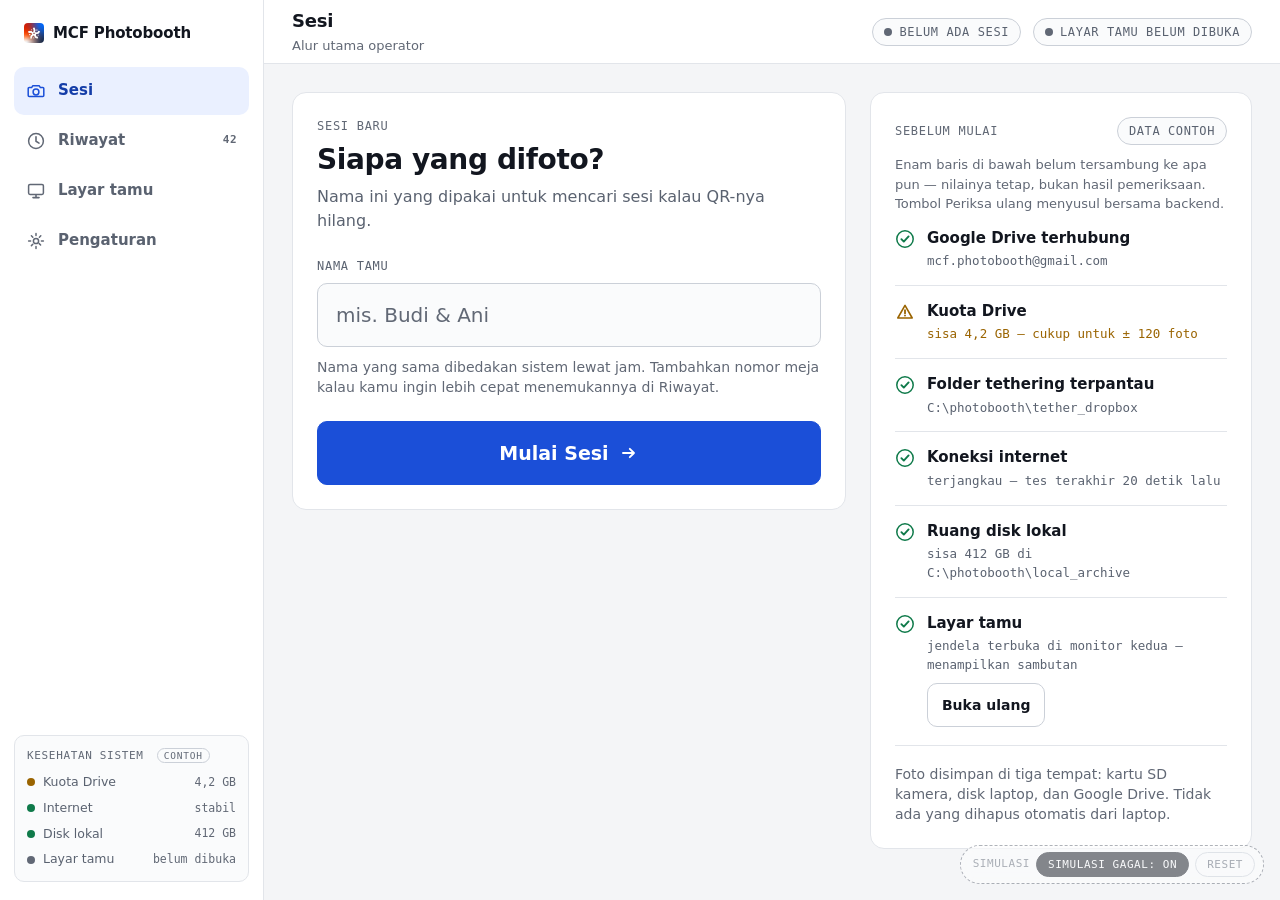
==== commit 02ce18ad: "Prototipe: berhenti mengosongkan layar tamu, hapus data palsu yang menyesatkan Menyusul pekerjaan ya" ====
--- a/prototipe/index.html
+++ b/prototipe/index.html
@@ -4,7 +4,7 @@
 <meta charset="utf-8">
 <meta name="viewport" content="width=device-width, initial-scale=1">
 <title>Sesi — MCF Photobooth</title>
-<link rel="icon" href="favicon.svg">
+<link rel="icon" href="favicon mcf.jpeg">
 <link rel="stylesheet" href="ui.css">
 </head>
 <body>
@@ -12,7 +12,7 @@
 <div class="app">
 
   <aside class="sidebar">
-    <div class="brand"><span class="dot-mark"></span> MCF Photobooth</div>
+    <div class="brand"><img src="favicon mcf.jpeg" width="20" height="20" style="border-radius:4px; object-fit:cover;" alt="Logo"> MCF Photobooth</div>
     <nav class="nav" aria-label="Navigasi utama">
         <a href="index.html"><span class="nav-icon"><svg width="20" height="20" viewBox="0 0 20 20" fill="none" aria-hidden="true"><path d="M3.2 6.6h2.4l1.1-1.8h6.6l1.1 1.8h2.4a1 1 0 0 1 1 1v7a1 1 0 0 1-1 1H3.2a1 1 0 0 1-1-1v-7a1 1 0 0 1 1-1Z" stroke="currentColor" stroke-width="1.5" stroke-linejoin="round"/><circle cx="10" cy="11" r="2.9" stroke="currentColor" stroke-width="1.5"/></svg></span>Sesi</a>
         <a href="riwayat.html"><span class="nav-icon"><svg width="20" height="20" viewBox="0 0 20 20" fill="none" aria-hidden="true"><circle cx="10" cy="10" r="7.4" stroke="currentColor" stroke-width="1.5"/><path d="M10 5.8v4.5l3 1.8" stroke="currentColor" stroke-width="1.6" stroke-linecap="round" stroke-linejoin="round"/></svg></span>Riwayat<span class="nav-badge">42</span></a>
@@ -21,11 +21,11 @@
     </nav>
     <div class="sidebar-foot">
       <div class="health">
-        <span class="health-title">Kesehatan sistem</span>
+        <span class="health-title">Kesehatan sistem <span class="health-fake">contoh</span></span>
         <div class="health-row"><span class="dot dot-wait"></span> Kuota Drive <span class="val">4,2 GB</span></div>
         <div class="health-row"><span class="dot dot-ok"></span> Internet <span class="val">stabil</span></div>
         <div class="health-row"><span class="dot dot-ok"></span> Disk lokal <span class="val">412 GB</span></div>
-        <div class="health-row"><span class="dot dot-ok"></span> Layar tamu <span class="val">terhubung</span></div>
+        <div class="health-row"><span class="dot dot-idle" data-health-tamu-dot></span> Layar tamu <span class="val" data-health-tamu>belum dibuka</span></div>
       </div>
     </div>
   </aside>
@@ -38,14 +38,13 @@
       </div>
       <div class="topbar-spacer"></div>
       <span class="chip chip-idle" data-chip-sesi hidden><span class="dot dot-live"></span> Sesi berjalan</span>
-      <span class="chip chip-idle" data-chip-upload><span class="dot dot-idle"></span> Belum ada sesi</span>
-      <span class="chip chip-ok"><span class="dot dot-ok"></span> Layar tamu terhubung</span>
+      <span class="chip chip-idle" data-chip-upload aria-live="polite"><span class="dot dot-idle"></span> Belum ada sesi</span>
+      <span class="chip chip-idle" data-chip-tamu><span class="dot dot-idle"></span> Layar tamu belum dibuka</span>
     </header>
 
     <main class="page">
       <div class="wrap" data-sesi data-tahap-aktif="idle">
 
-      <!-- ==================================================== tahap 1: idle -->
       <section data-tahap="idle" class="split">
         <div class="card">
           <span class="section-label">Sesi baru</span>
@@ -58,8 +57,8 @@
             <label class="field-label" for="inputNama">Nama tamu</label>
             <input class="input" id="inputNama" type="text" placeholder="mis. Budi &amp; Ani" autocomplete="off">
             <p class="small subtle" style="margin-top:10px">
-              Ada 2 sesi bernama &ldquo;Budi&rdquo; hari ini. Sistem membedakannya lewat jam,
-              tapi tambahkan nomor meja kalau perlu dicari nanti.
+              Nama yang sama dibedakan sistem lewat jam. Tambahkan nomor meja kalau
+              kamu ingin lebih cepat menemukannya di Riwayat.
             </p>
           </div>
 
@@ -72,8 +71,12 @@
         <div class="card">
           <div class="row-between" style="margin-bottom:4px">
             <span class="section-label" style="margin-bottom:0">Sebelum mulai</span>
-            <button class="btn btn-sm btn-quiet" type="button">Periksa ulang</button>
-          </div>
+            <span class="chip chip-idle">Data contoh</span>
+          </div>
+          <p class="btn-reason is-quiet" style="margin-top:10px">
+            Enam baris di bawah belum tersambung ke apa pun &mdash; nilainya tetap,
+            bukan hasil pemeriksaan. Tombol Periksa ulang menyusul bersama backend.
+          </p>
 
           <ul class="check-list" style="margin-top:12px">
             <li>
@@ -131,7 +134,6 @@
         </div>
       </section>
 
-      <!-- =================================================== tahap 2: aktif -->
       <section data-tahap="aktif" class="stack-24" hidden>
 
         <div class="card">
@@ -147,7 +149,7 @@
           </div>
         </div>
 
-        <div data-pita-gagal hidden>
+        <div data-pita-gagal role="status" hidden>
           <div class="banner banner-bad">
             <svg width="22" height="22" viewBox="0 0 20 20" fill="none" aria-hidden="true" style="flex:0 0 22px;margin-top:1px"><circle cx="10" cy="10" r="8.2" stroke="currentColor" stroke-width="1.6"/><path d="M7.3 7.3l5.4 5.4M12.7 7.3l-5.4 5.4" stroke="currentColor" stroke-width="1.9" stroke-linecap="round"/></svg>
             <div class="banner-body">
@@ -165,6 +167,12 @@
         </div>
 
         <div class="counters">
+          <div class="counter counter-terakhir is-idle" data-kartu-terakhir>
+            <span class="chip chip-idle" data-chip-terakhir><span class="dot dot-idle"></span> Menunggu</span>
+            <div class="counter-n num" data-n-terakhir>&mdash;</div>
+            <div class="counter-label" data-label-terakhir>Belum ada foto masuk</div>
+            <div class="counter-meta" data-meta-terakhir>menunggu jepretan pertama</div>
+          </div>
           <div class="counter counter-ok">
             <span class="chip chip-ok"><span class="dot dot-ok"></span> Aman</span>
             <div class="counter-n num" data-n-ok>0</div>
@@ -188,23 +196,15 @@
         <div class="split-mirror">
           <div class="stack-24">
           <section class="card card-tight">
-            <div class="row-between" style="flex-wrap:wrap;gap:12px">
-              <div class="row">
-                <span class="dot dot-live"></span>
-                <span class="body"><strong data-terakhir>Belum ada foto masuk</strong></span>
-                <span class="small subtle" data-terakhir-nama>menunggu jepretan pertama</span>
-              </div>
-              <div style="flex:1 1 260px;min-width:220px">
-                <div class="row-between" style="margin-bottom:6px">
-                  <span class="mono subtle">Antrean upload</span>
-                  <span class="mono subtle num" data-rasio>0 / 0</span>
-                </div>
-                <div class="meter" data-meter></div>
-              </div>
-            </div>
+            <div class="row-between" style="margin-bottom:6px">
+              <span class="mono subtle">Antrean upload</span>
+              <span class="mono subtle num" data-rasio>0 / 0</span>
+            </div>
+            <div class="meter" data-meter></div>
             <p class="small subtle" style="margin:14px 0 0">
-              Angka di atas dihitung dari file yang dilihat pemantau folder. Kalau jumlahnya
-              tidak cocok dengan yang kamu jepret, tethering-nya yang bermasalah, bukan uploadnya.
+              Tiga penghitung kanan dihitung dari file yang dilihat pemantau folder, jadi
+              ketiganya bisa cocok satu sama lain dan tetap salah. Penghitung paling kiri
+              yang memberi tahu kalau tethering-nya berhenti mengirim.
             </p>
           </section>
 
@@ -220,10 +220,10 @@
           <section class="card card-tight">
             <div class="row-between" style="margin-bottom:10px">
               <span class="section-label" style="margin-bottom:0">Layar tamu</span>
-              <span class="chip chip-ok"><span class="dot dot-ok"></span> Terhubung</span>
+              <span class="chip chip-idle" data-chip-tamu="pendek"><span class="dot dot-idle"></span> Belum dibuka</span>
             </div>
             <div class="mirror mirror-sm">
-              <iframe src="tamu.html" title="Cuplikan monitor kedua" tabindex="-1" scrolling="no"></iframe>
+              <iframe data-src="tamu.html" title="Cuplikan monitor kedua" tabindex="-1" scrolling="no"></iframe>
             </div>
             <p class="small muted" style="margin:12px 0 0">
               Monitor kedua menampilkan foto yang masuk. QR muncul di sana setelah
@@ -234,7 +234,6 @@
 
       </section>
 
-      <!-- ================================================= tahap 3: selesai -->
       <section data-tahap="selesai" class="wrap-narrow stack-24" hidden>
         <div class="card">
           <span class="chip chip-ok"><span class="dot dot-ok"></span> Sesi selesai</span>
@@ -249,8 +248,8 @@
               <span class="section-label">Tautan folder</span>
               <p class="mono-plain" style="margin:0;word-break:break-all">drive.google.com/drive/folders/1aQ7vKp9XmR2LdT4</p>
               <div class="row" style="margin-top:14px">
-                <button class="btn btn-sm" type="button">Salin tautan</button>
-                <button class="btn btn-sm btn-quiet" type="button">Unduh gambar QR</button>
+                <button class="btn btn-sm" type="button" data-salin>Salin tautan</button>
+                <a class="btn btn-sm btn-quiet" href="qr-contoh.svg" download="qr-mcf-photobooth.svg">Unduh gambar QR</a>
               </div>
               <hr class="rule" style="margin:16px 0">
               <p class="small subtle" style="margin:0">
@@ -259,7 +258,7 @@
               </p>
             </div>
             <div class="mirror mirror-sm">
-              <iframe src="tamu.html" title="Cuplikan monitor kedua" tabindex="-1" scrolling="no"></iframe>
+              <iframe data-src="tamu.html" title="Cuplikan monitor kedua" tabindex="-1" scrolling="no"></iframe>
             </div>
           </div>
 
@@ -271,13 +270,11 @@
 
       </div>
 
-      <!-- ================================================= dialog konfirmasi -->
-      <div class="overlay" id="dialogSelesai" role="dialog" aria-modal="true" hidden>
-        <div class="dialog">
+      <dialog class="dialog" id="dialogSelesai">
 
           <div data-bentuk="aman">
             <span class="chip chip-ok"><span class="dot dot-ok"></span> Semua foto sudah sampai</span>
-            <h2 class="h1" style="margin-top:14px">Akhiri sesi <span data-d-nama></span>?</h2>
+            <h2 class="h1" id="judulAman" style="margin-top:14px">Akhiri sesi <span data-d-nama></span>?</h2>
             <p class="body muted" style="margin-top:10px">
               <span data-d-jumlah></span> foto, semuanya sudah ada di Google Drive. Setelah ini QR
               langsung tampil di monitor tamu, dan sesi tidak menerima foto baru lagi.
@@ -293,7 +290,7 @@
               </div>
               <div class="row-between" style="margin-top:10px">
                 <span class="small muted">Layar tamu</span>
-                <span class="mono-plain" style="color:var(--ok)">terhubung</span>
+                <span class="mono-plain" data-d-tamu>&mdash;</span>
               </div>
             </div>
             <div class="dialog-actions">
@@ -304,7 +301,7 @@
 
           <div data-bentuk="berisiko" hidden>
             <span class="chip chip-bad"><span class="dot dot-bad"></span> <span data-d-sisa></span> foto belum sampai</span>
-            <h2 class="h1" style="margin-top:14px">Tamu tidak akan melihat <span data-d-sisa></span> foto ini</h2>
+            <h2 class="h1" id="judulBerisiko" style="margin-top:14px">Tamu tidak akan melihat <span data-d-sisa></span> foto ini</h2>
             <p class="body muted" style="margin-top:10px">
               Foto ini belum ada di folder Drive. Yang antre akan menyusul sendiri, tapi tamu
               yang memindai sekarang mengunduh isi folder apa adanya saat ini — dan kebanyakan
@@ -325,8 +322,7 @@
             </div>
           </div>
 
-        </div>
-      </div>
+      </dialog>
 
       <div class="variants" role="group" aria-label="Perkakas prototipe">
         <span>Simulasi</span>
--- a/prototipe/ui.css
+++ b/prototipe/ui.css
@@ -64,7 +64,11 @@
 
 /* Satu aturan cincin fokus untuk semua yang bisa dijangkau papan ketik.
    Ditulis di sini, bukan per komponen, supaya elemen baru tidak lolos tanpa
-   penanda fokus. */
+   penanda fokus.
+
+   Tanpa border-radius: aturan ini berspesifisitas (0,1,1) dan mengalahkan
+   .btn (0,1,0), jadi tiap tombol menyusut dari radius 10px ke 6px begitu
+   difokus. outline sudah mengikuti bentuk elemennya sendiri. */
 a:focus-visible,
 button:focus-visible,
 input:focus-visible,
@@ -73,7 +77,6 @@
 [tabindex]:focus-visible {
   outline: 3px solid var(--accent);
   outline-offset: 2px;
-  border-radius: var(--r-sm);
 }
 
 html, body { height: 100%; }
@@ -163,6 +166,13 @@
 .health-title {
   font-family: var(--font-mono); font-size: 11px; letter-spacing: .06em;
   text-transform: uppercase; color: var(--ink-3); display: block; margin-bottom: 9px;
+}
+/* Panel ini masih bernilai tetap. Ditandai supaya tidak dibaca sebagai
+   pengukuran sungguhan sampai backend-nya ada. */
+.health-fake {
+  font-size: 9.5px; letter-spacing: .08em;
+  border: 1px solid var(--line-strong); border-radius: var(--r-pill);
+  padding: 1px 6px; margin-left: 6px; color: var(--ink-3);
 }
 .health-row { display: flex; align-items: center; gap: 8px; font-size: 12.5px; color: var(--ink-2); }
 .health-row + .health-row { margin-top: 7px; }
@@ -304,6 +314,8 @@
   align-items: flex-start;
   gap: 8px;
 }
+/* Untuk keterangan yang menjelaskan batas prototipe, bukan galat. */
+.btn-reason.is-quiet { color: var(--ink-3); font-size: 13px; }
 
 /* -------------------------------------------------------------------- input */
 
@@ -409,7 +421,7 @@
 
 /* --------------------------------------------------------------- penghitung */
 
-.counters { display: grid; grid-template-columns: repeat(3, 1fr); gap: 16px; }
+.counters { display: grid; grid-template-columns: repeat(4, 1fr); gap: 16px; }
 
 .counter {
   background: var(--surface);
@@ -430,6 +442,24 @@
 
 .counter-ok .counter-n { color: var(--ok); }
 .counter-wait .counter-n { color: var(--wait); }
+
+/* Detik sejak foto terakhir masuk. Ditaruh paling kiri karena tiga penghitung
+   lain dihitung dari file yang dilihat pemantau folder — kalau tethering
+   berhenti mengirim, ketiganya tetap cocok satu sama lain dan ketiganya salah.
+   Hanya penghitung inilah yang berubah, jadi hanya dia yang boleh naik nada. */
+.counter-terakhir.is-idle .counter-n { color: var(--ink-3); }
+.counter-terakhir.is-ok .counter-n { color: var(--ink); }
+
+.counter-terakhir.is-wait,
+.counter-terakhir.is-bad { border-width: 2px; padding: 19px; }
+
+.counter-terakhir.is-wait { border-color: var(--wait); background: var(--wait-soft); }
+.counter-terakhir.is-wait .counter-n { color: var(--wait); }
+
+.counter-terakhir.is-bad { border-color: var(--bad); background: var(--bad-soft); }
+.counter-terakhir.is-bad .counter-n { color: var(--bad); }
+.counter-terakhir.is-bad .counter-label,
+.counter-terakhir.is-bad .counter-meta { color: var(--bad-strong); }
 
 /* Nol kegagalan diam; begitu ada satu, kartunya menang atas dua kartu lain. */
 .counter-bad-zero .counter-n { color: var(--ink-3); }
@@ -611,29 +641,29 @@
 
 /* ------------------------------------------------------------------ overlay */
 
-/* align-items: center memotong dialog yang lebih tinggi dari layar dan tidak
-   menyisakan cara untuk menggulirnya — di 375×667 tombol utamanya jatuh di
-   bawah lipatan. Auto-margin menengahkan saat muat, menggulir saat tidak. */
-.overlay {
-  position: fixed; inset: 0;
-  background: rgba(18, 22, 31, .45);
-  display: flex; align-items: flex-start; justify-content: center;
+/* Elemen <dialog> + showModal(): focus trap, Esc, dan latar inert bawaan.
+   Overlay <div> sebelumnya tidak punya satu pun — Tab keluar dari dialog ke
+   sidebar di belakangnya, tepat di keputusan paling berisiko dalam aplikasi.
+
+   max-height + overflow-y: dialog yang lebih tinggi dari layar harus bisa
+   digulir, bukan terpotong; di 375×667 tombol utamanya jatuh di bawah lipatan. */
+.dialog {
+  width: calc(100% - 32px);
+  max-width: 560px;
+  max-height: calc(100vh - 48px);
   overflow-y: auto;
-  padding: 24px;
-  z-index: 50;
-  animation: fade var(--t-base) var(--ease) both;
-}
-.dialog {
-  width: 100%;
-  max-width: 560px;
   margin: auto;
   background: var(--surface);
+  color: var(--ink);
   border: 1px solid var(--line);
   border-radius: var(--r-lg);
   box-shadow: var(--shadow-overlay);
   padding: 28px;
-  animation: rise var(--t-base) var(--ease) both;
-}
+}
+.dialog::backdrop { background: rgba(18, 22, 31, .45); }
+.dialog[open] { animation: rise var(--t-base) var(--ease) both; }
+.dialog[open]::backdrop { animation: fade var(--t-base) var(--ease) both; }
+
 .dialog-actions { display: flex; gap: 12px; margin-top: 28px; }
 .dialog-actions .btn { flex: 1 1 0; }
 
@@ -774,6 +804,9 @@
 @media (max-width: 1023px) {
   .split, .split-mirror { display: block; }
   .split > * + *, .split-mirror > * + * { margin-top: 24px; }
+  /* Empat penghitung berdampingan menyisakan 44px angka di kolom selebar
+     190px — label dua barisnya mulai bertabrakan sebelum itu. */
+  .counters { grid-template-columns: repeat(2, 1fr); }
   .display { font-size: 34px; }
   .qr-card svg, .qr-card img { width: 280px; height: 280px; }
   .guest-name { font-size: 42px; }
@@ -837,7 +870,9 @@
   /* Kepala sesi menumpuk supaya tombol Selesai jadi selebar layar */
   .row-top { flex-direction: column; align-items: stretch; gap: 18px; }
   .row-top > div:last-child .btn { width: 100%; }
-  .counters { grid-template-columns: 1fr; }
+  /* Tetap dua kolom: empat penghitung penuh-lebar yang bertumpuk mendorong
+     meteran dan grid foto jauh ke bawah lipatan. */
+  .counters { grid-template-columns: repeat(2, 1fr); }
   /* auto-fill jatuh ke satu kolom di 375px karena kurang 1px; dipaksa dua. */
   .photo-grid { grid-template-columns: repeat(2, 1fr); gap: 10px; }
   /* Label panjang melipat dua baris di kartu selebar 148px dan bilahnya
@@ -872,6 +907,12 @@
   .qr-card svg, .qr-card img { width: 240px; height: 240px; }
 }
 
+/* Di bawah 480px dua kolom penghitung menyisakan ~150px per kartu — angka 38px
+   plus label dua baris mulai berdesakan. */
+@media (max-width: 479px) {
+  .counters { grid-template-columns: 1fr; }
+}
+
 /* Konten lebar menggulir di wadahnya sendiri; body tidak pernah horizontal */
 .scroll-x { overflow-x: auto; }
 
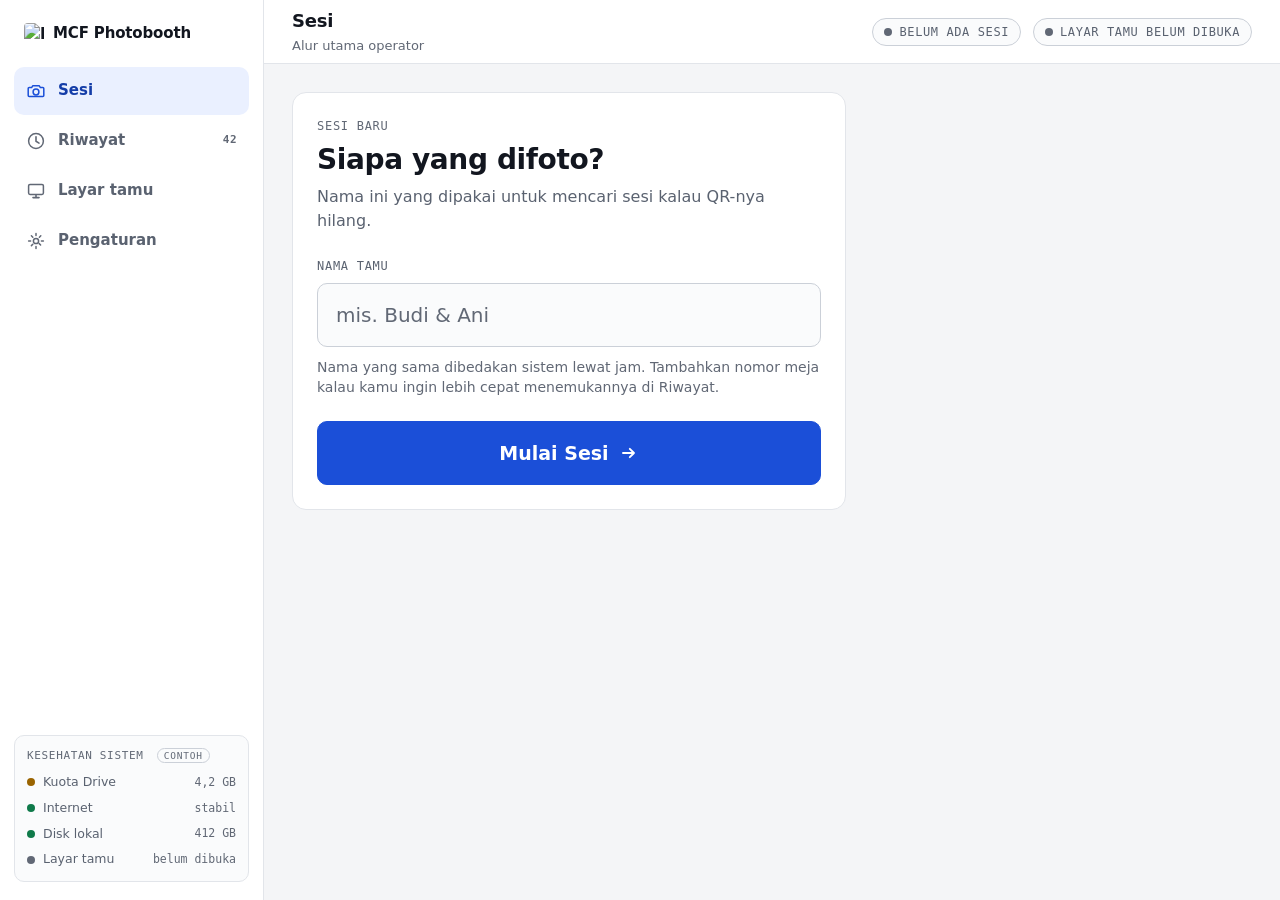
==== commit 15517600: "Remove dummy data, remove dashes, and integrate real API in frontend" ====
--- a/prototipe/index.html
+++ b/prototipe/index.html
@@ -4,7 +4,7 @@
 <meta charset="utf-8">
 <meta name="viewport" content="width=device-width, initial-scale=1">
 <title>Sesi — MCF Photobooth</title>
-<link rel="icon" href="favicon mcf.jpeg">
+<link rel="icon" href="favicon.jpeg">
 <link rel="stylesheet" href="ui.css">
 </head>
 <body>
@@ -12,7 +12,7 @@
 <div class="app">
 
   <aside class="sidebar">
-    <div class="brand"><img src="favicon mcf.jpeg" width="20" height="20" style="border-radius:4px; object-fit:cover;" alt="Logo"> MCF Photobooth</div>
+    <div class="brand"><img src="favicon.jpeg" width="20" height="20" style="border-radius:4px; object-fit:cover;" alt="Logo"> MCF Photobooth</div>
     <nav class="nav" aria-label="Navigasi utama">
         <a href="index.html"><span class="nav-icon"><svg width="20" height="20" viewBox="0 0 20 20" fill="none" aria-hidden="true"><path d="M3.2 6.6h2.4l1.1-1.8h6.6l1.1 1.8h2.4a1 1 0 0 1 1 1v7a1 1 0 0 1-1 1H3.2a1 1 0 0 1-1-1v-7a1 1 0 0 1 1-1Z" stroke="currentColor" stroke-width="1.5" stroke-linejoin="round"/><circle cx="10" cy="11" r="2.9" stroke="currentColor" stroke-width="1.5"/></svg></span>Sesi</a>
         <a href="riwayat.html"><span class="nav-icon"><svg width="20" height="20" viewBox="0 0 20 20" fill="none" aria-hidden="true"><circle cx="10" cy="10" r="7.4" stroke="currentColor" stroke-width="1.5"/><path d="M10 5.8v4.5l3 1.8" stroke="currentColor" stroke-width="1.6" stroke-linecap="round" stroke-linejoin="round"/></svg></span>Riwayat<span class="nav-badge">42</span></a>
@@ -68,70 +68,7 @@
           </button>
         </div>
 
-        <div class="card">
-          <div class="row-between" style="margin-bottom:4px">
-            <span class="section-label" style="margin-bottom:0">Sebelum mulai</span>
-            <span class="chip chip-idle">Data contoh</span>
-          </div>
-          <p class="btn-reason is-quiet" style="margin-top:10px">
-            Enam baris di bawah belum tersambung ke apa pun &mdash; nilainya tetap,
-            bukan hasil pemeriksaan. Tombol Periksa ulang menyusul bersama backend.
-          </p>
-
-          <ul class="check-list" style="margin-top:12px">
-            <li>
-              <span class="check-icon" style="color:var(--ok)"><svg width="20" height="20" viewBox="0 0 20 20" fill="none" aria-hidden="true"><circle cx="10" cy="10" r="8.2" stroke="currentColor" stroke-width="1.5"/><path d="M6.4 10.2 8.8 12.6l4.8-5.2" stroke="currentColor" stroke-width="1.9" stroke-linecap="round" stroke-linejoin="round"/></svg></span>
-              <span class="check-body">
-                <span class="check-name">Google Drive terhubung</span>
-                <span class="check-value">mcf.photobooth@gmail.com</span>
-              </span>
-            </li>
-            <li>
-              <span class="check-icon" style="color:var(--wait)"><svg width="20" height="20" viewBox="0 0 20 20" fill="none" aria-hidden="true"><path d="M10 3.4 2.8 16h14.4L10 3.4Z" stroke="currentColor" stroke-width="1.6" stroke-linejoin="round"/><path d="M10 8.2v3.2" stroke="currentColor" stroke-width="1.8" stroke-linecap="round"/><circle cx="10" cy="13.6" r=".95" fill="currentColor"/></svg></span>
-              <span class="check-body">
-                <span class="check-name">Kuota Drive</span>
-                <span class="check-value is-wait">sisa 4,2 GB &mdash; cukup untuk &plusmn; 120 foto</span>
-              </span>
-            </li>
-            <li>
-              <span class="check-icon" style="color:var(--ok)"><svg width="20" height="20" viewBox="0 0 20 20" fill="none" aria-hidden="true"><circle cx="10" cy="10" r="8.2" stroke="currentColor" stroke-width="1.5"/><path d="M6.4 10.2 8.8 12.6l4.8-5.2" stroke="currentColor" stroke-width="1.9" stroke-linecap="round" stroke-linejoin="round"/></svg></span>
-              <span class="check-body">
-                <span class="check-name">Folder tethering terpantau</span>
-                <span class="check-value">C:\photobooth\tether_dropbox</span>
-              </span>
-            </li>
-            <li>
-              <span class="check-icon" style="color:var(--ok)"><svg width="20" height="20" viewBox="0 0 20 20" fill="none" aria-hidden="true"><circle cx="10" cy="10" r="8.2" stroke="currentColor" stroke-width="1.5"/><path d="M6.4 10.2 8.8 12.6l4.8-5.2" stroke="currentColor" stroke-width="1.9" stroke-linecap="round" stroke-linejoin="round"/></svg></span>
-              <span class="check-body">
-                <span class="check-name">Koneksi internet</span>
-                <span class="check-value">terjangkau &mdash; tes terakhir 20 detik lalu</span>
-              </span>
-            </li>
-            <li>
-              <span class="check-icon" style="color:var(--ok)"><svg width="20" height="20" viewBox="0 0 20 20" fill="none" aria-hidden="true"><circle cx="10" cy="10" r="8.2" stroke="currentColor" stroke-width="1.5"/><path d="M6.4 10.2 8.8 12.6l4.8-5.2" stroke="currentColor" stroke-width="1.9" stroke-linecap="round" stroke-linejoin="round"/></svg></span>
-              <span class="check-body">
-                <span class="check-name">Ruang disk lokal</span>
-                <span class="check-value">sisa 412 GB di C:\photobooth\local_archive</span>
-              </span>
-            </li>
-            <li>
-              <span class="check-icon" style="color:var(--ok)"><svg width="20" height="20" viewBox="0 0 20 20" fill="none" aria-hidden="true"><circle cx="10" cy="10" r="8.2" stroke="currentColor" stroke-width="1.5"/><path d="M6.4 10.2 8.8 12.6l4.8-5.2" stroke="currentColor" stroke-width="1.9" stroke-linecap="round" stroke-linejoin="round"/></svg></span>
-              <span class="check-body">
-                <span class="check-name">Layar tamu</span>
-                <span class="check-value">jendela terbuka di monitor kedua &mdash; menampilkan sambutan</span>
-                <span style="display:block;margin-top:8px">
-                  <button class="btn btn-sm" type="button" data-buka-tamu>Buka ulang</button>
-                </span>
-              </span>
-            </li>
-          </ul>
-
-          <hr class="rule" style="margin:18px 0">
-          <p class="small subtle" style="margin:0">
-            Foto disimpan di tiga tempat: kartu SD kamera, disk laptop, dan Google Drive.
-            Tidak ada yang dihapus otomatis dari laptop.
-          </p>
-        </div>
+
       </section>
 
       <section data-tahap="aktif" class="stack-24" hidden>
@@ -140,8 +77,8 @@
           <div class="row-top">
             <div>
               <span class="section-label" style="margin-bottom:6px" data-durasi>Sesi aktif</span>
-              <h2 class="display" data-nama-tamu>&mdash;</h2>
-              <p class="mono-plain subtle" style="margin:10px 0 0" data-kode-sesi>&mdash;</p>
+              <h2 class="display" data-nama-tamu>...</h2>
+              <p class="mono-plain subtle" style="margin:10px 0 0" data-kode-sesi>...</p>
             </div>
             <div style="flex:0 0 auto">
               <button class="btn btn-primary btn-lg" type="button" id="btnSelesai">Selesai</button>
@@ -169,7 +106,7 @@
         <div class="counters">
           <div class="counter counter-terakhir is-idle" data-kartu-terakhir>
             <span class="chip chip-idle" data-chip-terakhir><span class="dot dot-idle"></span> Menunggu</span>
-            <div class="counter-n num" data-n-terakhir>&mdash;</div>
+            <div class="counter-n num" data-n-terakhir>...</div>
             <div class="counter-label" data-label-terakhir>Belum ada foto masuk</div>
             <div class="counter-meta" data-meta-terakhir>menunggu jepretan pertama</div>
           </div>
@@ -239,7 +176,7 @@
           <span class="chip chip-ok"><span class="dot dot-ok"></span> Sesi selesai</span>
           <h2 class="h1" style="margin-top:14px">QR sudah tampil di monitor tamu</h2>
           <p class="body muted" style="margin-top:10px">
-            <strong data-qr-nama></strong> &mdash; <span data-qr-jumlah></span> foto di Google Drive.
+            <strong data-qr-nama></strong> . <span data-qr-jumlah></span> foto di Google Drive.
             Kode di monitor kedua bertahan sampai kamu memulai sesi berikutnya.
           </p>
 
@@ -253,7 +190,7 @@
               </div>
               <hr class="rule" style="margin:16px 0">
               <p class="small subtle" style="margin:0">
-                Sesi ini tetap bisa dicari lewat Riwayat kapan saja &mdash; QR-nya tidak perlu
+                Sesi ini tetap bisa dicari lewat Riwayat kapan saja. QR-nya tidak perlu
                 disimpan sekarang.
               </p>
             </div>
@@ -290,7 +227,7 @@
               </div>
               <div class="row-between" style="margin-top:10px">
                 <span class="small muted">Layar tamu</span>
-                <span class="mono-plain" data-d-tamu>&mdash;</span>
+                <span class="mono-plain" data-d-tamu>...</span>
               </div>
             </div>
             <div class="dialog-actions">
@@ -324,11 +261,7 @@
 
       </dialog>
 
-      <div class="variants" role="group" aria-label="Perkakas prototipe">
-        <span>Simulasi</span>
-        <button type="button" data-sim-gagal aria-pressed="true">Simulasi gagal: on</button>
-        <button type="button" data-reset>Reset</button>
-      </div>
+
     </main>
   </div>
 </div>
